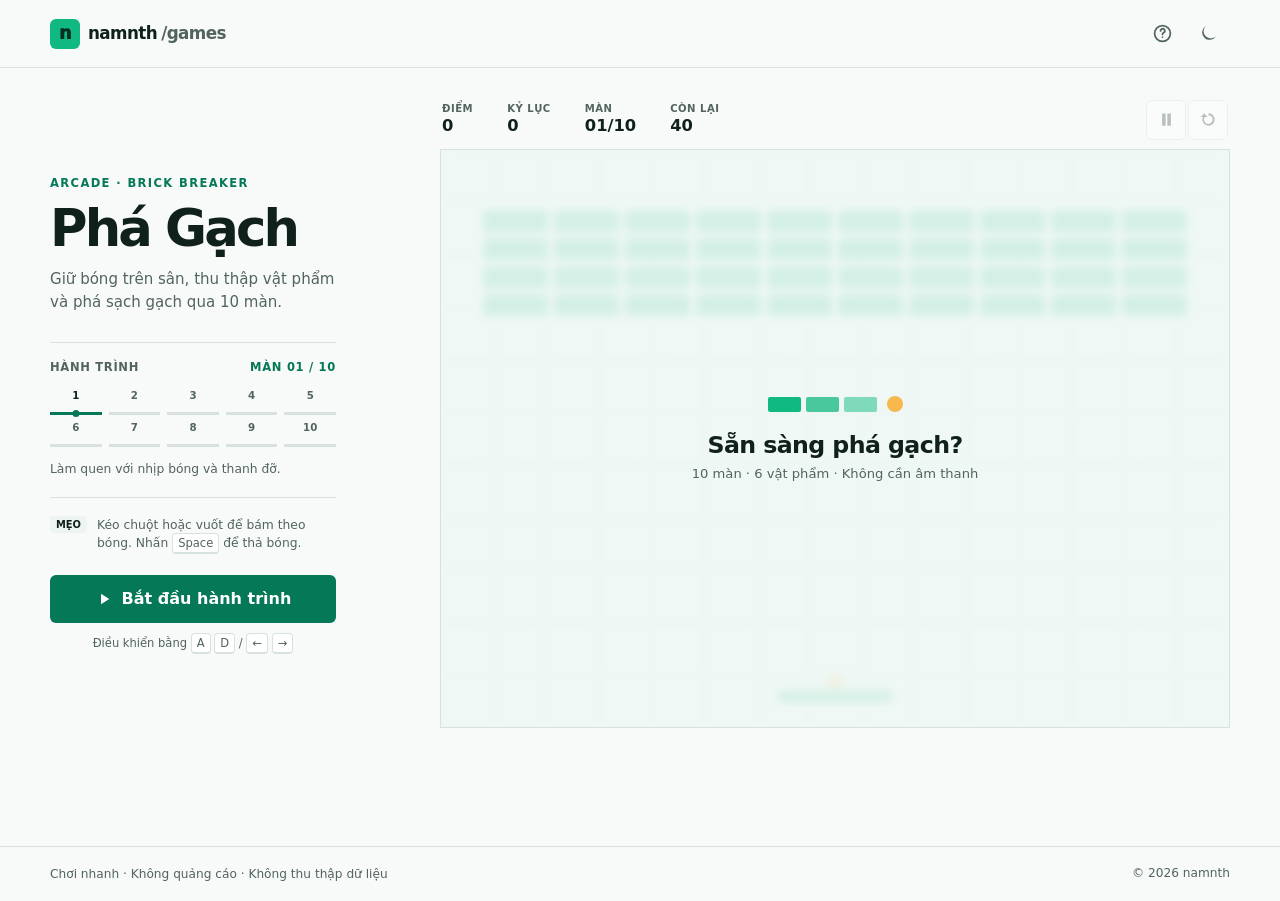
==== public/games/brick-breaker/index.html @ 0b9baebd "Remove outdated landing page prompt files" ====
<!DOCTYPE html>
<html lang="vi">
  <head>
    <meta charset="UTF-8" />
    <meta name="viewport" content="width=device-width, initial-scale=1.0, viewport-fit=cover" />
    <meta name="theme-color" content="#f7faf9" />
    <meta name="description" content="Phá Gạch — chinh phục 10 màn Brick Breaker cùng vật phẩm và thử thách mới." />
    <title>Phá Gạch — namnth games</title>
    <link rel="stylesheet" href="../../assets/css/normalize.css" />
    <link rel="stylesheet" href="../../assets/css/tokens.css" />
    <link rel="stylesheet" href="../../assets/css/base.css" />
    <link rel="stylesheet" href="../../assets/css/layout.css" />
    <link rel="stylesheet" href="../../assets/css/components.css" />
    <link rel="stylesheet" href="../../assets/css/sections/header.css" />
    <link rel="stylesheet" href="../../assets/css/sections/brick-breaker.css" />
    <link rel="stylesheet" href="../../assets/css/sections/footer.css" />
  </head>
  <body>
    <!-- ==================== 01. HEADER ==================== -->
    <header class="header">
      <nav class="header__nav container" aria-label="Điều hướng chính">
        <a class="wordmark" href="../../" aria-label="namnth games — trang chủ">
          <span class="wordmark__mark" aria-hidden="true">n</span>
          <span>namnth</span><span class="wordmark__suffix">/games</span>
        </a>
        <div class="header__actions">
          <button class="icon-button" id="helpButton" type="button" aria-label="Xem hướng dẫn" title="Hướng dẫn">
            <svg viewBox="0 0 24 24" aria-hidden="true"><circle cx="12" cy="12" r="9" fill="none" stroke="currentColor" stroke-width="2"/><path d="M9.8 9a2.4 2.4 0 1 1 3.3 2.2c-.8.4-1.1.9-1.1 1.8m0 3v.1" fill="none" stroke="currentColor" stroke-width="2" stroke-linecap="round"/></svg>
          </button>
          <button class="icon-button" id="themeButton" type="button" aria-label="Chuyển giao diện tối" title="Đổi giao diện">
            <svg class="theme-icon" viewBox="0 0 24 24" aria-hidden="true">
              <path class="theme-icon__moon" d="M20.5 15.2A8 8 0 0 1 8.8 3.5a8.5 8.5 0 1 0 11.7 11.7Z" fill="currentColor" />
              <g class="theme-icon__sun" fill="currentColor"><circle cx="12" cy="12" r="4"/><path d="M11 2h2v3h-2zm0 17h2v3h-2zM2 11h3v2H2zm17 0h3v2h-3zM4.2 5.6l1.4-1.4 2.1 2.1-1.4 1.4zm12.1 12.1 1.4-1.4 2.1 2.1-1.4 1.4zM4.2 18.4l2.1-2.1 1.4 1.4-2.1 2.1zM16.3 6.3l2.1-2.1 1.4 1.4-2.1 2.1z"/></g>
            </svg>
          </button>
        </div>
      </nav>
    </header>
    <!-- ==================== END HEADER ==================== -->

    <main>
      <!-- ==================== 02. GAME ==================== -->
      <section class="breaker" aria-labelledby="gameTitle">
        <div class="breaker__layout container">
          <aside class="breaker__sidebar">
            <div class="breaker__heading">
              <p class="eyebrow">Arcade · Brick Breaker</p>
              <h1 id="gameTitle">Phá Gạch</h1>
              <p>Giữ bóng trên sân, thu thập vật phẩm và phá sạch gạch qua 10 màn.</p>
            </div>

            <div class="campaign" aria-label="Tiến độ 10 màn">
              <div class="campaign__header">
                <span>Hành trình</span>
                <strong id="campaignLabel">Màn 01 / 10</strong>
              </div>
              <ol class="campaign__track" id="campaignTrack">
                <li class="is-current"><span>1</span></li><li><span>2</span></li><li><span>3</span></li><li><span>4</span></li><li><span>5</span></li>
                <li><span>6</span></li><li><span>7</span></li><li><span>8</span></li><li><span>9</span></li><li><span>10</span></li>
              </ol>
              <p id="levelHint">Làm quen với nhịp bóng và thanh đỡ.</p>
            </div>

            <div class="breaker__tip">
              <span class="breaker__tip-key">Mẹo</span>
              <p>Kéo chuột hoặc vuốt để bám theo bóng. Nhấn <kbd>Space</kbd> để thả bóng.</p>
            </div>

            <button class="button button--primary breaker__start" id="startButton" type="button">
              <svg viewBox="0 0 24 24" aria-hidden="true"><path d="M8 5v14l11-7Z" fill="currentColor"/></svg>
              <span>Bắt đầu hành trình</span>
            </button>
            <p class="breaker__keyboard-note">Điều khiển bằng <kbd>A</kbd> <kbd>D</kbd> / <kbd>←</kbd> <kbd>→</kbd></p>
          </aside>

          <div class="play-area">
            <div class="breaker-hud" aria-label="Thông tin ván chơi">
              <div class="breaker-hud__item"><span>Điểm</span><strong id="scoreValue">0</strong></div>
              <div class="breaker-hud__item"><span>Kỷ lục</span><strong id="highScoreValue">0</strong></div>
              <div class="breaker-hud__item"><span>Màn</span><strong id="levelValue">01/10</strong></div>
              <div class="breaker-hud__item breaker-hud__bricks"><span>Còn lại</span><strong id="brickValue">—</strong></div>
              <div class="breaker-hud__controls">
                <button class="icon-button icon-button--breaker" id="pauseButton" type="button" data-state="pause" aria-label="Tạm dừng" disabled>
                  <svg viewBox="0 0 24 24" aria-hidden="true"><path class="control-icon__pause" d="M7 5h4v14H7zm6 0h4v14h-4Z" fill="currentColor"/><path class="control-icon__play" d="M8 5v14l11-7Z" fill="currentColor"/></svg>
                </button>
                <button class="icon-button icon-button--breaker" id="restartButton" type="button" aria-label="Chơi lại màn" disabled>
                  <svg viewBox="0 0 24 24" aria-hidden="true"><path d="M12 5a7 7 0 1 1-6.3 4H3l4-4 4 4H7.8A5 5 0 1 0 12 7Z" fill="currentColor"/></svg>
                </button>
              </div>
            </div>

            <div class="breaker-board" id="board">
              <canvas id="gameCanvas" width="900" height="660" aria-label="Bàn chơi Phá Gạch"></canvas>
              <div class="breaker-board__status" id="effectBar" aria-live="polite"></div>
              <div class="breaker-board__toast" id="itemToast" aria-live="polite" hidden></div>

              <div class="breaker-board__overlay" id="introOverlay">
                <div class="breaker-board__mark" aria-hidden="true"><i></i><i></i><i></i><b></b></div>
                <strong>Sẵn sàng phá gạch?</strong>
                <span>10 màn · 6 vật phẩm · Không cần âm thanh</span>
              </div>

              <div class="breaker-board__overlay" id="messageOverlay" hidden>
                <span class="breaker-board__message-icon" id="messageIcon" aria-hidden="true">Ⅱ</span>
                <h2 id="messageTitle">Tạm dừng</h2>
                <p id="messageText">Tiếp tục khi bạn sẵn sàng.</p>
                <div class="breaker-board__actions">
                  <button class="button button--primary" id="messagePrimary" type="button">Tiếp tục</button>
                  <button class="button button--secondary" id="messageSecondary" type="button">Chơi lại màn</button>
                </div>
              </div>
            </div>

            <div class="touch-controls" aria-label="Điều khiển trên thiết bị cảm ứng">
              <button class="touch-controls__button" id="moveLeftButton" type="button" aria-label="Di chuyển thanh sang trái">
                <svg viewBox="0 0 24 24" aria-hidden="true"><path d="m15 5-7 7 7 7" fill="none" stroke="currentColor" stroke-width="2.3" stroke-linecap="round" stroke-linejoin="round"/></svg>
              </button>
              <button class="touch-controls__launch" id="launchButton" type="button">Thả bóng</button>
              <button class="touch-controls__button" id="moveRightButton" type="button" aria-label="Di chuyển thanh sang phải">
                <svg viewBox="0 0 24 24" aria-hidden="true"><path d="m9 5 7 7-7 7" fill="none" stroke="currentColor" stroke-width="2.3" stroke-linecap="round" stroke-linejoin="round"/></svg>
              </button>
            </div>
          </div>
        </div>
      </section>
      <!-- ==================== END GAME ==================== -->
    </main>

    <!-- ==================== 03. FOOTER ==================== -->
    <footer class="footer">
      <div class="footer__content container">
        <p>Chơi nhanh · Không quảng cáo · Không thu thập dữ liệu</p>
        <span>© 2026 namnth</span>
      </div>
    </footer>
    <!-- ==================== END FOOTER ==================== -->

    <dialog class="dialog breaker-help" id="helpDialog" aria-labelledby="helpTitle">
      <div class="dialog__header">
        <div><span class="eyebrow">Cách chơi</span><h2 id="helpTitle">Giữ bóng, phá sạch gạch</h2></div>
        <button class="icon-button" id="closeHelpButton" type="button" aria-label="Đóng hướng dẫn">
          <svg viewBox="0 0 24 24" aria-hidden="true"><path d="m6 6 12 12M18 6 6 18" fill="none" stroke="currentColor" stroke-width="2" stroke-linecap="round"/></svg>
        </button>
      </div>
      <div class="dialog__content">
        <p>Di chuyển thanh đỡ để bóng không rơi khỏi sân. Gạch có số cần 2 hoặc 3 lần va chạm; gạch xám không thể phá. Từ màn 4, tránh bom vì chúng làm thanh co lại và tê liệt trong chốc lát.</p>
        <ul class="power-list">
          <li><i class="power-icon power-icon--laser">L</i><span><strong>Lazer</strong><small>Quét sạch gạch trên một đường thẳng</small></span></li>
          <li><i class="power-icon power-icon--triple">×3</i><span><strong>x3 bóng</strong><small>Tạo thêm hai bóng tại vị trí hiện tại</small></span></li>
          <li><i class="power-icon power-icon--blast">✦</i><span><strong>Bóng nổ</strong><small>Mỗi va chạm gây 3 sát thương trong 12 giây</small></span></li>
          <li><i class="power-icon power-icon--barrier">━</i><span><strong>Thanh chặn</strong><small>Chặn toàn bộ đáy sân trong 10 giây</small></span></li>
          <li><i class="power-icon power-icon--magnet">U</i><span><strong>Nam châm</strong><small>Giữ bóng trên thanh để ngắm lại 2 lần</small></span></li>
          <li><i class="power-icon power-icon--expand">↔</i><span><strong>Mở rộng</strong><small>Kéo dài thanh đỡ trong 14 giây</small></span></li>
        </ul>
      </div>
      <button class="button button--primary dialog__button" id="gotItButton" type="button">Đã hiểu</button>
    </dialog>

    <script src="../../assets/js/theme.js" defer></script>
    <script src="./game.js" defer></script>
  </body>
</html>
---- public/assets/css/tokens.css ----
:root {
  --color-brand: #10b981;
  --color-brand-dark: #047857;
  --color-brand-soft: #d1fae5;
  --color-background: #f7faf9;
  --color-surface: #ffffff;
  --color-surface-raised: #eef4f1;
  --color-board: #eff8f4;
  --color-grid: rgba(15, 118, 88, 0.07);
  --color-text: #10211b;
  --color-text-muted: #52645d;
  --color-border: #d7e1dd;
  --color-danger: #e34c4c;
  --color-fire: #f97316;
  --color-warning: #d49b0b;
  --shadow-focus: 0 0 0 3px rgba(16, 185, 129, 0.24);
  --font-sans: Inter, ui-sans-serif, system-ui, -apple-system, BlinkMacSystemFont, "Segoe UI", sans-serif;
  --radius-small: 6px;
  --radius-medium: 10px;
  --container-width: 1180px;
  --header-height: 68px;
}

[data-theme="dark"] {
  --color-background: #080c0b;
  --color-surface: #101614;
  --color-surface-raised: #18211e;
  --color-board: #101c18;
  --color-grid: rgba(110, 231, 183, 0.06);
  --color-text: #edf8f3;
  --color-text-muted: #9bada6;
  --color-border: #293630;
  --color-brand-soft: #123c30;
}
---- public/assets/css/base.css ----
html { color-scheme: light; }
html[data-theme="dark"] { color-scheme: dark; }
body {
  min-width: 320px;
  min-height: 100vh;
  background: var(--color-background);
  color: var(--color-text);
  font-family: var(--font-sans);
  -webkit-font-smoothing: antialiased;
}
button, a { -webkit-tap-highlight-color: transparent; }
button { color: inherit; }
button:not(:disabled), a { cursor: pointer; }
button:focus-visible, a:focus-visible { outline: 0; box-shadow: var(--shadow-focus); }
h1, h2, p { margin: 0; }
h1 { font-size: clamp(2rem, 4vw, 3.25rem); line-height: 1; letter-spacing: -0.055em; }
h2 { font-size: 1.5rem; letter-spacing: -0.03em; }
p { line-height: 1.55; }
a { color: inherit; text-decoration: none; }
kbd {
  min-width: 25px;
  padding: 2px 5px;
  border: 1px solid var(--color-border);
  border-bottom-width: 2px;
  border-radius: 4px;
  background: var(--color-surface);
  color: var(--color-text-muted);
  font-family: inherit;
  font-size: 0.72rem;
}
---- public/assets/css/layout.css ----
.container { width: min(calc(100% - 40px), var(--container-width)); margin-inline: auto; }
main { min-height: calc(100vh - var(--header-height) - 54px); }

@media (max-width: 640px) {
  .container { width: min(calc(100% - 24px), var(--container-width)); }
}
---- public/assets/css/components.css ----
.button {
  display: inline-flex;
  min-height: 48px;
  align-items: center;
  justify-content: center;
  gap: 9px;
  padding: 0 22px;
  border: 1px solid transparent;
  border-radius: var(--radius-small);
  font-weight: 750;
  transition: background-color 160ms ease, color 160ms ease, transform 120ms ease;
}
.button:active { transform: translateY(1px); }
.button svg { width: 18px; height: 18px; }
.button--primary { background: var(--color-brand-dark); color: #fff; }
.button--primary:hover { background: #05664b; }
.button--secondary { border-color: var(--color-border); background: var(--color-surface); color: var(--color-text); }
.button--secondary:hover { background: var(--color-surface-raised); }
.icon-button {
  display: grid;
  width: 44px;
  height: 44px;
  place-items: center;
  border-radius: var(--radius-small);
  background: transparent;
  color: var(--color-text-muted);
}
.icon-button:hover { background: var(--color-surface-raised); color: var(--color-text); }
.icon-button:disabled { cursor: not-allowed; opacity: 0.38; }
.icon-button svg { width: 21px; height: 21px; }
.theme-icon__sun { display: none; }
[data-theme="dark"] .theme-icon__moon { display: none; }
[data-theme="dark"] .theme-icon__sun { display: block; }
.badge {
  padding: 5px 7px;
  border: 1px solid var(--color-border);
  border-radius: 4px;
  background: var(--color-surface-raised);
  color: var(--color-text-muted);
  font-size: 0.62rem;
  font-weight: 800;
  letter-spacing: 0.04em;
  white-space: nowrap;
  text-transform: uppercase;
}
.eyebrow {
  color: var(--color-brand-dark);
  font-size: 0.72rem;
  font-weight: 800;
  letter-spacing: 0.12em;
  text-transform: uppercase;
}
.dialog {
  width: min(520px, calc(100% - 28px));
  padding: 0;
  border: 1px solid var(--color-border);
  border-radius: var(--radius-medium);
  background: var(--color-surface);
  color: var(--color-text);
}
.dialog::backdrop { background: rgba(4, 10, 8, 0.62); }
.dialog__header { display: flex; align-items: start; justify-content: space-between; padding: 24px 24px 16px; }
.dialog__header h2 { margin-top: 5px; }
.dialog__content { padding: 0 24px 20px; color: var(--color-text-muted); }
.dialog__button { width: calc(100% - 48px); margin: 0 24px 24px; }
.legend { display: grid; gap: 12px; margin: 20px 0 0; padding: 18px 0 0; border-top: 1px solid var(--color-border); list-style: none; }
.legend li { display: flex; align-items: center; gap: 12px; }
.legend li span { display: grid; gap: 2px; }
.legend strong { color: var(--color-text); font-size: 0.88rem; }
.legend small { font-size: 0.78rem; }
.legend__swatch { width: 22px; height: 22px; flex: 0 0 auto; border-radius: 4px; background: var(--color-border); }
.legend__swatch--spike { background: var(--color-danger); clip-path: polygon(50% 0, 100% 100%, 0 100%); }
.legend__swatch--fire { background: var(--color-fire); border-radius: 50% 50% 50% 12%; transform: rotate(45deg) scale(.8); }
.legend__swatch--mud { background: #8b6f47; }
.legend__swatch--item { background: #7c3aed; clip-path: polygon(50% 0, 62% 35%, 100% 50%, 62% 65%, 50% 100%, 38% 65%, 0 50%, 38% 35%); }
---- public/assets/css/sections/header.css ----
.header { height: var(--header-height); border-bottom: 1px solid var(--color-border); background: var(--color-background); }
.header__nav { display: flex; height: 100%; align-items: center; justify-content: space-between; }
.wordmark { display: inline-flex; align-items: center; gap: 8px; font-size: 1.05rem; font-weight: 850; letter-spacing: -0.035em; }
.wordmark__mark { display: grid; width: 30px; height: 30px; place-items: center; border-radius: 6px; background: var(--color-brand); color: #052e22; font-size: 1.1rem; font-weight: 950; }
.wordmark__suffix { margin-left: -4px; color: var(--color-text-muted); font-weight: 600; }
.header__actions { display: flex; gap: 2px; }

@media (max-width: 640px) {
  .wordmark__suffix { display: none; }
}
---- public/assets/css/sections/brick-breaker.css ----
/* ==================== BRICK BREAKER ==================== */

.breaker { padding: clamp(20px, 3.5vh, 38px) 0; }
.breaker__layout {
  display: grid;
  grid-template-columns: minmax(240px, 286px) minmax(520px, 790px);
  align-items: center;
  justify-content: space-between;
  gap: clamp(30px, 5vw, 72px);
}
.breaker__sidebar { display: flex; flex-direction: column; }
.breaker__heading h1 { margin-top: 10px; }
.breaker__heading > p:last-child { max-width: 31ch; margin-top: 14px; color: var(--color-text-muted); font-size: .94rem; }
.campaign { margin-top: 28px; padding: 18px 0; border-top: 1px solid var(--color-border); border-bottom: 1px solid var(--color-border); }
.campaign__header { display: flex; align-items: center; justify-content: space-between; font-size: .72rem; font-weight: 800; letter-spacing: .06em; text-transform: uppercase; }
.campaign__header span { color: var(--color-text-muted); }
.campaign__header strong { color: var(--color-brand-dark); }
.campaign__track { display: grid; grid-template-columns: repeat(5, 1fr); gap: 7px; margin: 15px 0 0; padding: 0; list-style: none; }
.campaign__track li { position: relative; height: 25px; border-bottom: 3px solid var(--color-border); color: var(--color-text-muted); font-size: .64rem; font-weight: 800; text-align: center; }
.campaign__track li.is-done { border-color: var(--color-brand); color: var(--color-brand-dark); }
.campaign__track li.is-current { border-color: var(--color-brand-dark); color: var(--color-text); }
.campaign__track li.is-current::after { position: absolute; bottom: -5px; left: 50%; width: 7px; height: 7px; border-radius: 50%; background: var(--color-brand-dark); content: ""; transform: translateX(-50%); }
.campaign > p { margin-top: 13px; color: var(--color-text-muted); font-size: .77rem; }
.breaker__tip { display: flex; gap: 10px; margin-top: 18px; color: var(--color-text-muted); font-size: .77rem; }
.breaker__tip-key { height: fit-content; padding: 3px 6px; border-radius: 4px; background: var(--color-surface-raised); color: var(--color-text); font-size: .62rem; font-weight: 800; text-transform: uppercase; }
.breaker__tip p { line-height: 1.5; }
.breaker__start { width: 100%; margin-top: 22px; }
.breaker__keyboard-note { margin-top: 12px; color: var(--color-text-muted); font-size: .72rem; text-align: center; }
.play-area { min-width: 0; }
.breaker-hud { display: flex; min-height: 48px; align-items: center; gap: clamp(16px, 3vw, 34px); padding: 0 2px 9px; }
.breaker-hud__item { display: grid; gap: 2px; }
.breaker-hud__item span { color: var(--color-text-muted); font-size: .63rem; font-weight: 750; letter-spacing: .05em; text-transform: uppercase; }
.breaker-hud__item strong { font-size: 1.02rem; font-variant-numeric: tabular-nums; }
.breaker-hud__controls { display: flex; gap: 2px; margin-left: auto; }
.icon-button--breaker { width: 40px; height: 40px; border: 1px solid var(--color-border); background: var(--color-surface); }
.control-icon__play { display: none; }
.icon-button--breaker[data-state="play"] .control-icon__pause { display: none; }
.icon-button--breaker[data-state="play"] .control-icon__play { display: block; }
.breaker-board { position: relative; overflow: hidden; width: 100%; aspect-ratio: 15 / 11; border: 1px solid var(--color-border); background: var(--color-board); touch-action: none; isolation: isolate; }
.breaker-board::before { position: absolute; z-index: 0; inset: 0; background-image: linear-gradient(var(--color-grid) 1px, transparent 1px), linear-gradient(90deg, var(--color-grid) 1px, transparent 1px); background-size: calc(100% / 15) calc(100% / 11); content: ""; }
.breaker-board canvas { position: relative; z-index: 1; display: block; width: 100%; height: 100%; }
.breaker-board__status { position: absolute; z-index: 3; top: 10px; left: 50%; display: flex; max-width: calc(100% - 20px); justify-content: center; gap: 5px; transform: translateX(-50%); pointer-events: none; }
.effect-pill { padding: 4px 8px; border: 1px solid rgba(255,255,255,.15); border-radius: 99px; background: #102b23; color: #fff; font-size: .62rem; font-weight: 750; white-space: nowrap; }
.breaker-board__toast { position: absolute; z-index: 4; top: 49%; left: 50%; padding: 7px 11px; border: 1px solid rgba(255,255,255,.18); background: #102b23; color: #fff; font-size: .72rem; font-weight: 800; transform: translate(-50%, -50%); pointer-events: none; }
.breaker-board__overlay { position: absolute; z-index: 5; inset: 0; display: flex; align-items: center; justify-content: center; flex-direction: column; padding: 24px; background: rgba(239, 248, 244, .88); text-align: center; backdrop-filter: blur(4px); }
[data-theme="dark"] .breaker-board__overlay { background: rgba(16, 28, 24, .9); }
.breaker-board__overlay[hidden], .breaker-board__toast[hidden] { display: none; }
.breaker-board__overlay > strong, .breaker-board__overlay h2 { margin-top: 20px; font-size: clamp(1.12rem, 3vw, 1.48rem); letter-spacing: -.025em; }
.breaker-board__overlay > span:last-child, .breaker-board__overlay p { max-width: 42ch; margin-top: 7px; color: var(--color-text-muted); font-size: .82rem; }
.breaker-board__mark { display: flex; align-items: end; gap: 5px; }
.breaker-board__mark i { width: 33px; height: 15px; border-radius: 2px; background: var(--color-brand); }
.breaker-board__mark i:nth-child(2) { opacity: .75; }
.breaker-board__mark i:nth-child(3) { opacity: .5; }
.breaker-board__mark b { width: 16px; height: 16px; margin-left: 5px; border-radius: 50%; background: #f8b84e; }
.breaker-board__message-icon { display: grid; width: 52px; height: 52px; place-items: center; border-radius: 50%; background: var(--color-brand-soft); color: var(--color-brand-dark); font-size: 1.25rem; font-weight: 900; }
.breaker-board__actions { display: flex; flex-wrap: wrap; justify-content: center; gap: 8px; margin-top: 21px; }
.breaker-board__actions .button { min-height: 44px; }
.touch-controls { display: none; min-height: 58px; grid-template-columns: 58px minmax(120px, 1fr) 58px; gap: 9px; margin: 12px auto 0; }
.touch-controls__button, .touch-controls__launch { min-height: 54px; border: 1px solid var(--color-border); border-radius: var(--radius-small); background: var(--color-surface); color: var(--color-text); font-weight: 800; }
.touch-controls__button { display: grid; place-items: center; }
.touch-controls__button svg { width: 24px; height: 24px; }
.touch-controls__launch { background: var(--color-brand-dark); color: #fff; }
.touch-controls button:active { background: var(--color-brand-soft); color: var(--color-text); }
.breaker-help { max-height: min(720px, calc(100dvh - 28px)); }
.breaker-help .dialog__content { overflow-y: auto; }
.power-list { display: grid; grid-template-columns: 1fr 1fr; gap: 13px 18px; margin: 20px 0 0; padding: 18px 0 0; border-top: 1px solid var(--color-border); list-style: none; }
.power-list li { display: flex; align-items: center; gap: 10px; min-width: 0; }
.power-list li span { display: grid; gap: 2px; min-width: 0; }
.power-list strong { color: var(--color-text); font-size: .84rem; }
.power-list small { color: var(--color-text-muted); font-size: .72rem; line-height: 1.35; }
.power-icon { display: grid; width: 34px; height: 34px; flex: 0 0 auto; place-items: center; border-radius: 5px; background: #10b981; color: #052e22; font-size: .68rem; font-style: normal; font-weight: 900; }
.power-icon--triple { background: #0ea5e9; color: #fff; }
.power-icon--blast { background: #f97316; color: #fff; }
.power-icon--barrier { background: #6366f1; color: #fff; }
.power-icon--magnet { background: #e11d48; color: #fff; }
.power-icon--expand { background: #f0b429; color: #3b2b00; }

/* Brick Breaker responsive */

@media (max-width: 980px) {
  .breaker__layout { grid-template-columns: 1fr; gap: 24px; }
  .breaker__sidebar { display: grid; grid-template-columns: minmax(220px, 1fr) minmax(310px, 1.2fr); align-items: end; gap: 14px 28px; }
  .campaign { grid-column: 2; grid-row: 1 / span 2; margin: 0; }
  .breaker__tip { margin-top: 0; }
  .breaker__start { margin-top: 0; }
  .breaker__keyboard-note { display: none; }
  .play-area { width: min(100%, 790px); margin-inline: auto; }
}

@media (max-width: 640px) {
  .breaker { padding: 16px 0 22px; }
  .breaker__layout { gap: 17px; }
  .breaker__sidebar { display: block; }
  .breaker__heading { display: flex; align-items: end; justify-content: space-between; gap: 20px; }
  .breaker__heading .eyebrow, .breaker__heading > p:last-child { display: none; }
  .breaker__heading h1 { margin: 0; font-size: 1.65rem; letter-spacing: -.04em; }
  .campaign { margin-top: 13px; padding: 12px 0; }
  .campaign__track { margin-top: 10px; gap: 4px; }
  .campaign > p, .breaker__tip { display: none; }
  .breaker__start { min-height: 46px; margin-top: 13px; }
  .breaker-hud { min-height: 42px; gap: 16px; }
  .breaker-hud__item strong { font-size: .92rem; }
  .breaker-hud__bricks { display: none; }
  .breaker-hud__controls { gap: 4px; }
  .icon-button--breaker { width: 42px; height: 42px; }
  .breaker-board__overlay { padding: 18px; }
  .breaker-board__overlay > strong, .breaker-board__overlay h2 { margin-top: 14px; }
  .breaker-board__overlay > span:last-child { font-size: .72rem; }
  .breaker-board__message-icon { width: 44px; height: 44px; }
  .breaker-board__actions { margin-top: 15px; }
  .breaker-board__actions .button { min-height: 46px; padding-inline: 16px; }
  .effect-pill { padding: 3px 6px; font-size: .55rem; }
  .touch-controls { display: grid; }
  .power-list { grid-template-columns: 1fr; }
}

@media (max-height: 720px) and (min-width: 981px) {
  .breaker { padding: 14px 0; }
  .breaker__layout { grid-template-columns: minmax(230px, 270px) minmax(480px, 680px); }
  .campaign { margin-top: 18px; padding: 13px 0; }
  .breaker__start { margin-top: 16px; }
}
---- public/assets/css/sections/footer.css ----
.footer { border-top: 1px solid var(--color-border); color: var(--color-text-muted); font-size: 0.76rem; }
.footer__content { display: flex; min-height: 54px; align-items: center; justify-content: space-between; gap: 18px; }

@media (max-width: 640px) {
  .footer__content { justify-content: center; text-align: center; }
  .footer__content span { display: none; }
}
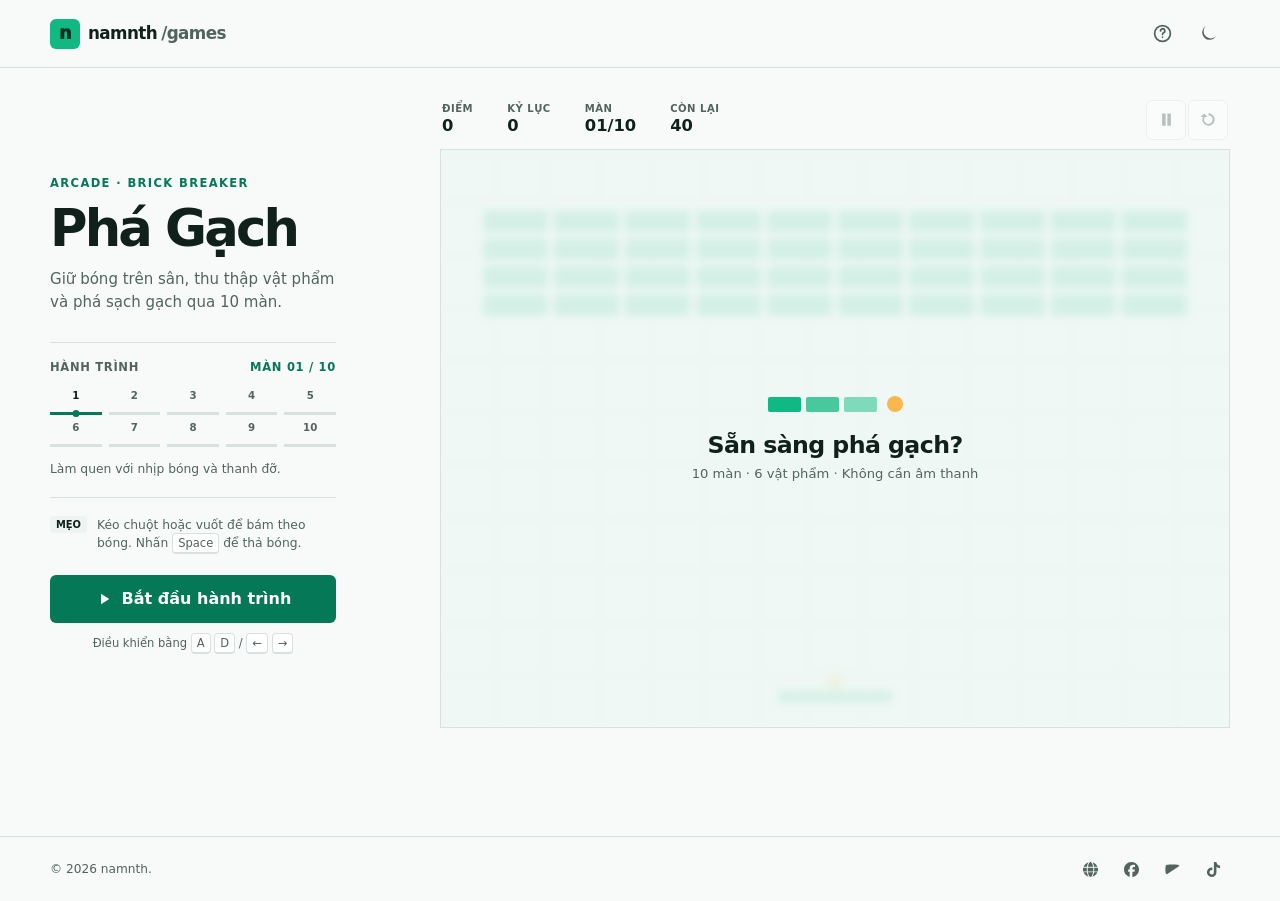
==== commit 919fea76: "Update front page" ====
--- a/public/games/brick-breaker/index.html
+++ b/public/games/brick-breaker/index.html
@@ -6,6 +6,9 @@
     <meta name="theme-color" content="#f7faf9" />
     <meta name="description" content="Phá Gạch — chinh phục 10 màn Brick Breaker cùng vật phẩm và thử thách mới." />
     <title>Phá Gạch — namnth games</title>
+    <link rel="icon" href="../../assets/favicon.ico" sizes="any" />
+    <link rel="icon" type="image/png" href="../../assets/favicon.png" />
+    <link rel="apple-touch-icon" href="../../assets/apple-touch-icon.png" />
     <link rel="stylesheet" href="../../assets/css/normalize.css" />
     <link rel="stylesheet" href="../../assets/css/tokens.css" />
     <link rel="stylesheet" href="../../assets/css/base.css" />
@@ -127,12 +130,7 @@
     </main>
 
     <!-- ==================== 03. FOOTER ==================== -->
-    <footer class="footer">
-      <div class="footer__content container">
-        <p>Chơi nhanh · Không quảng cáo · Không thu thập dữ liệu</p>
-        <span>© 2026 namnth</span>
-      </div>
-    </footer>
+    <footer class="site-footer" data-site-footer></footer>
     <!-- ==================== END FOOTER ==================== -->
 
     <dialog class="dialog breaker-help" id="helpDialog" aria-labelledby="helpTitle">
@@ -157,6 +155,7 @@
     </dialog>
 
     <script src="../../assets/js/theme.js" defer></script>
+    <script src="../../assets/js/site-footer.js" defer></script>
     <script src="./game.js" defer></script>
   </body>
 </html>
--- a/public/assets/css/layout.css
+++ b/public/assets/css/layout.css
@@ -1,7 +1,6 @@
 .container { width: min(calc(100% - 40px), var(--container-width)); margin-inline: auto; }
-main { min-height: calc(100vh - var(--header-height) - 54px); }
+main { min-height: calc(100vh - var(--header-height) - 64px); }
 
 @media (max-width: 640px) {
   .container { width: min(calc(100% - 24px), var(--container-width)); }
 }
-
--- a/public/assets/css/sections/footer.css
+++ b/public/assets/css/sections/footer.css
@@ -1,8 +1,20 @@
-.footer { border-top: 1px solid var(--color-border); color: var(--color-text-muted); font-size: 0.76rem; }
-.footer__content { display: flex; min-height: 54px; align-items: center; justify-content: space-between; gap: 18px; }
+.site-footer { border-top: 1px solid var(--color-border); color: var(--color-text-muted); }
+.site-footer__inner { display: flex; min-height: 64px; align-items: center; justify-content: space-between; gap: 20px; }
+.site-footer .small { font-size: 0.76rem; }
+.site-footer__social { display: flex; align-items: center; gap: 7px; }
+.site-footer__social a {
+  display: grid;
+  width: 34px;
+  height: 34px;
+  place-items: center;
+  border: 1px solid transparent;
+  border-radius: 50%;
+  color: var(--color-text-muted);
+  transition: border-color 150ms ease, background-color 150ms ease, color 150ms ease, transform 150ms ease;
+}
+.site-footer__social a:hover { border-color: var(--color-border); background: var(--color-surface-raised); color: var(--color-brand-dark); transform: translateY(-1px); }
+.site-footer__social svg { width: 15px; height: 15px; fill: currentColor; }
 
-@media (max-width: 640px) {
-  .footer__content { justify-content: center; text-align: center; }
-  .footer__content span { display: none; }
+@media (max-width: 480px) {
+  .site-footer__inner { min-height: 76px; flex-direction: column-reverse; justify-content: center; gap: 7px; text-align: center; }
 }
-
